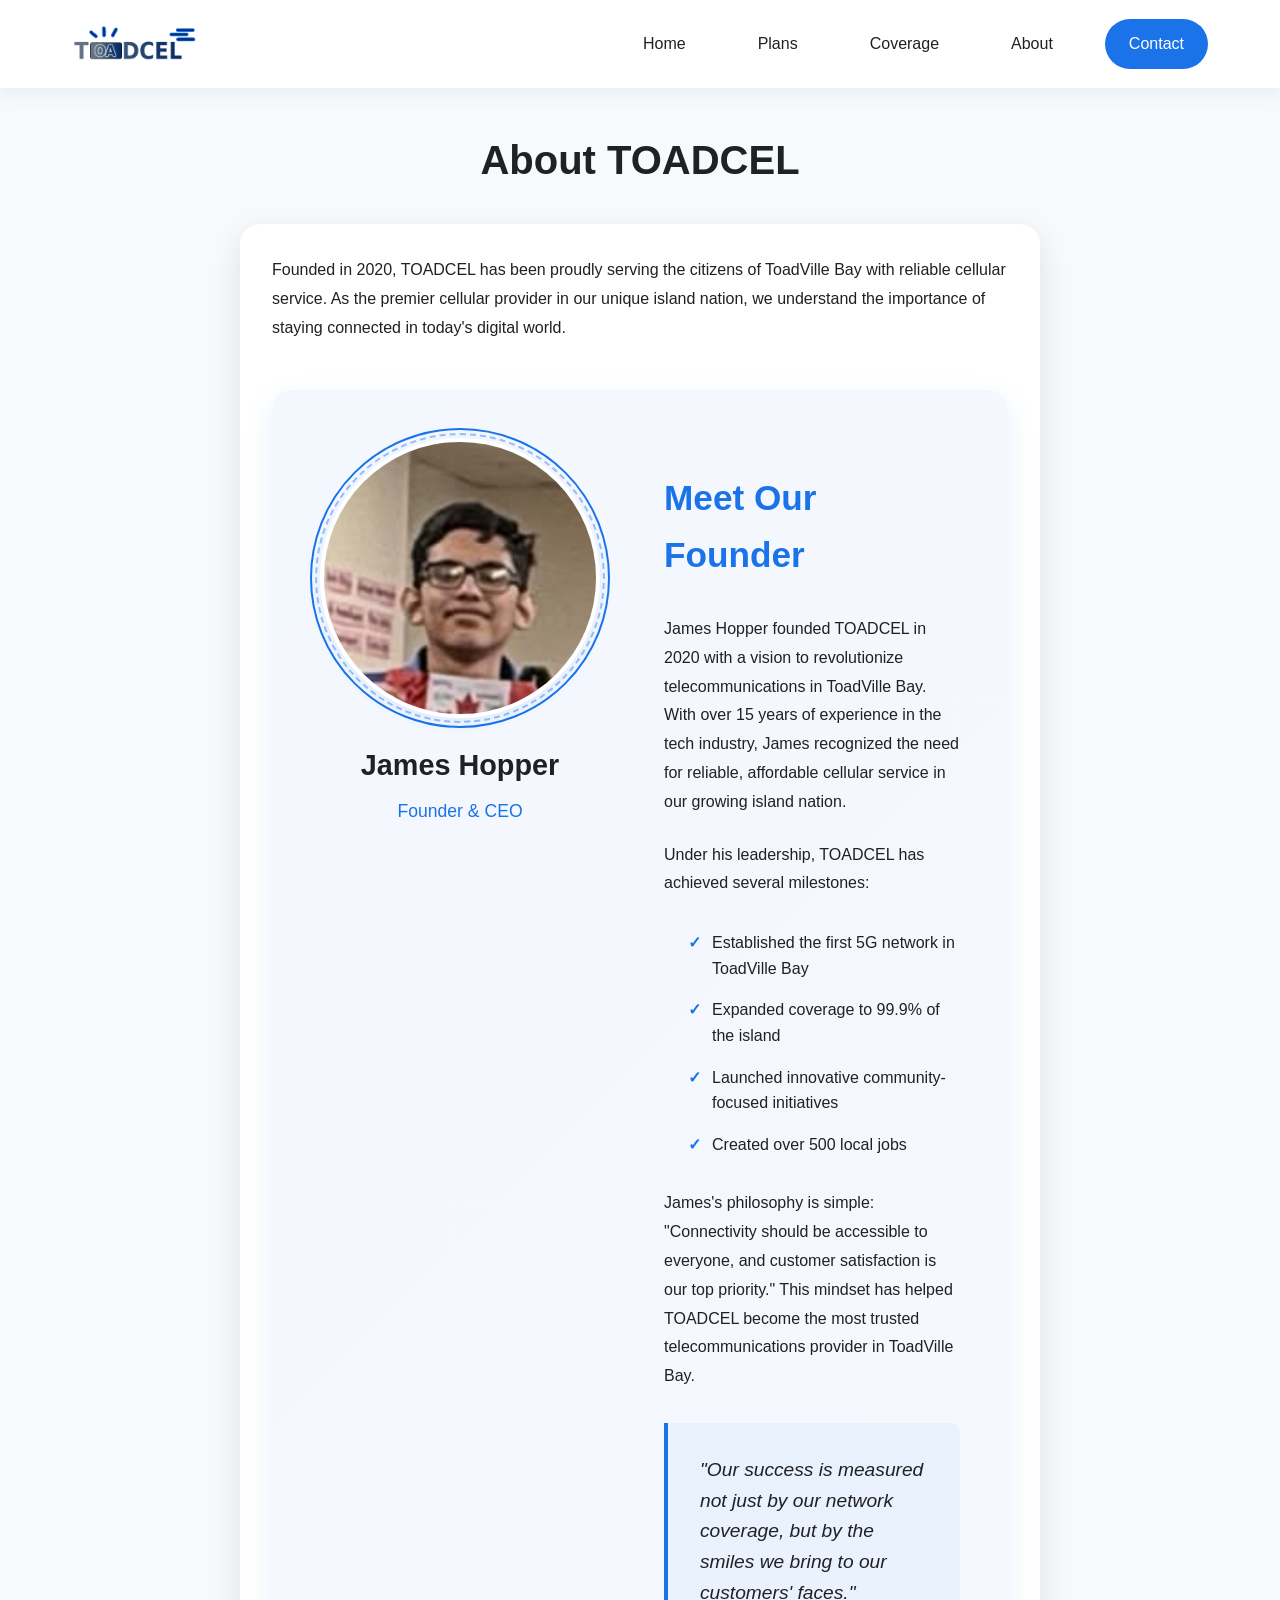
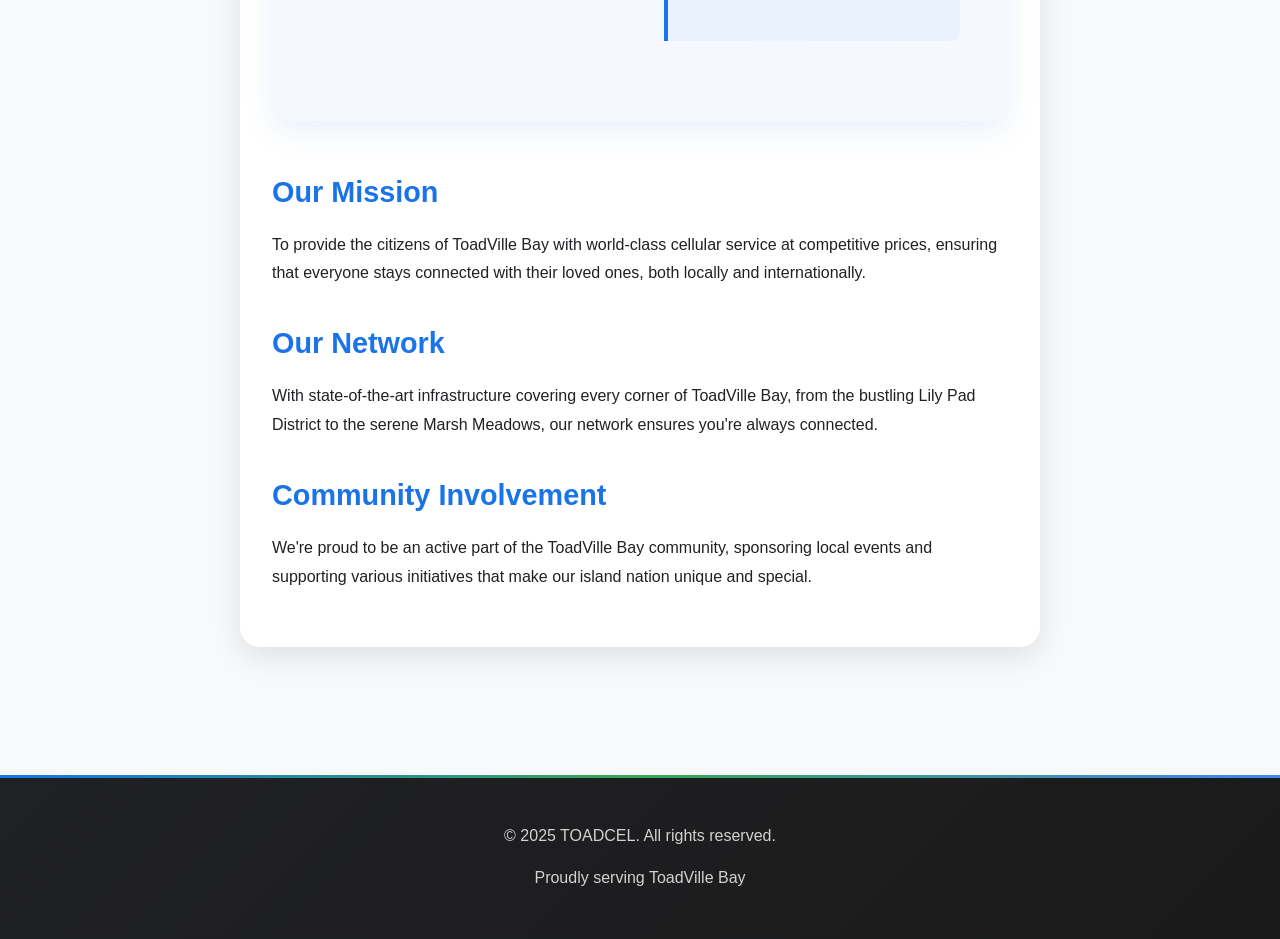
==== about.html @ 5fe19f72 "Add files via upload" ====
<!DOCTYPE html>
<html lang="en">
<head>
    <meta charset="UTF-8">
    <meta name="viewport" content="width=device-width, initial-scale=1.0">
    <title>About Us - TOADCEL</title>
    <link rel="icon" type="image/png" href="images/TOADCELfavicon.png">
    <link rel="stylesheet" href="css/styles.css">
</head>
<body>
    <nav class="navbar">
        <div class="container">
            <div class="logo">
                <img src="images/TOADCEL.png" alt="TOADCEL Logo" class="logo-img">
            </div>
            <button class="menu-toggle" aria-label="Toggle menu">
                <span></span>
                <span></span>
                <span></span>
            </button>
            <ul class="nav-menu">
                <li><a href="index.html">Home</a></li>
                <li><a href="plans.html">Plans</a></li>
                <li><a href="coverage.html">Coverage</a></li>
                <li><a href="about.html">About</a></li>
                <li><a href="contact.html">Contact</a></li>
            </ul>
        </div>
    </nav>
    <script>
        const menuToggle = document.querySelector('.menu-toggle');
        const navMenu = document.querySelector('.nav-menu');
        
        menuToggle.addEventListener('click', () => {
            menuToggle.classList.toggle('active');
            navMenu.classList.toggle('active');
            document.body.classList.toggle('menu-open');
        });

        // Close menu when clicking outside
        document.addEventListener('click', (e) => {
            if (!menuToggle.contains(e.target) && !navMenu.contains(e.target) && navMenu.classList.contains('active')) {
                menuToggle.classList.remove('active');
                navMenu.classList.remove('active');
                document.body.classList.remove('menu-open');
            }
        });
    </script>

    <section class="about container">
        <h1>About TOADCEL</h1>
        <div class="about-content">
            <p>Founded in 2020, TOADCEL has been proudly serving the citizens of ToadVille Bay with reliable cellular service. As the premier cellular provider in our unique island nation, we understand the importance of staying connected in today's digital world.</p>
            
            <div class="founder-section">
                <div class="founder-image">
                    <div class="image-container">
                        <img src="images/founder.jpg" alt="James Hopper - TOADCEL Founder" class="founder-img">
                    </div>
                    <h3 class="founder-name">James Hopper</h3>
                    <p class="founder-title">Founder & CEO</p>
                </div>
                <div class="founder-info">
                    <h2>Meet Our Founder</h2>
                    <div class="founder-bio">
                        <p>James Hopper founded TOADCEL in 2020 with a vision to revolutionize telecommunications in ToadVille Bay. With over 15 years of experience in the tech industry, James recognized the need for reliable, affordable cellular service in our growing island nation.</p>
                        
                        <p>Under his leadership, TOADCEL has achieved several milestones:</p>
                        <ul class="achievements">
                            <li>Established the first 5G network in ToadVille Bay</li>
                            <li>Expanded coverage to 99.9% of the island</li>
                            <li>Launched innovative community-focused initiatives</li>
                            <li>Created over 500 local jobs</li>
                        </ul>
                        
                        <p>James's philosophy is simple: "Connectivity should be accessible to everyone, and customer satisfaction is our top priority." This mindset has helped TOADCEL become the most trusted telecommunications provider in ToadVille Bay.</p>
                        
                        <blockquote class="founder-quote">
                            "Our success is measured not just by our network coverage, but by the smiles we bring to our customers' faces."
                        </blockquote>
                    </div>
                </div>
            </div>
            
            <h2>Our Mission</h2>
            <p>To provide the citizens of ToadVille Bay with world-class cellular service at competitive prices, ensuring that everyone stays connected with their loved ones, both locally and internationally.</p>
            
            <h2>Our Network</h2>
            <p>With state-of-the-art infrastructure covering every corner of ToadVille Bay, from the bustling Lily Pad District to the serene Marsh Meadows, our network ensures you're always connected.</p>
            
            <h2>Community Involvement</h2>
            <p>We're proud to be an active part of the ToadVille Bay community, sponsoring local events and supporting various initiatives that make our island nation unique and special.</p>
        </div>
    </section>

    <footer class="footer">
        <div class="container">
            <p>&copy; 2025 TOADCEL. All rights reserved.</p>
            <p>Proudly serving ToadVille Bay</p>
        </div>
    </footer>
</body>
</html>
---- css/styles.css ----
/* Global Styles */
:root {
    --primary-color: #1a73e8;    /* Main Blue */
    --secondary-color: #4285f4;  /* Light Blue */
    --accent-color: #34a853;     /* Success Green */
    --dark-color: #202124;       /* Dark Gray */
    --light-color: #f8f9fa;      /* Light Gray */
    --white: #ffffff;
    --shadow-color: rgba(26, 115, 232, 0.1);
    --max-width: 1200px;
    --transition: all 0.3s ease-in-out;
}

@import url('https://fonts.googleapis.com/css2?family=Poppins:wght@300;400;500;600;700&display=swap');

* {
    margin: 0;
    padding: 0;
    box-sizing: border-box;
    scroll-behavior: smooth;
}

body {
    font-family: 'Poppins', sans-serif;
    line-height: 1.6;
    background: var(--light-color);
    color: var(--dark-color);
}

/* Custom Scrollbar */
::-webkit-scrollbar {
    width: 10px;
}

::-webkit-scrollbar-track {
    background: var(--light-color);
}

::-webkit-scrollbar-thumb {
    background: var(--primary-color);
    border-radius: 5px;
}

::-webkit-scrollbar-thumb:hover {
    background: var(--secondary-color);
}

.container {
    max-width: var(--max-width);
    margin: 0 auto;
    padding: 0 2rem;
}

/* Navigation */
.navbar {
    background: var(--white);
    color: var(--dark-color);
    padding: 1.2rem 0;
    position: fixed;
    width: 100%;
    top: 0;
    z-index: 1000;
    box-shadow: 0 2px 20px var(--shadow-color);
}

/* Hamburger Menu Button */
.menu-toggle {
    display: none;
    background: none;
    border: none;
    cursor: pointer;
    padding: 0;
    width: 30px;
    height: 24px;
    position: relative;
    z-index: 1001;
}

.menu-toggle span {
    display: block;
    width: 100%;
    height: 2px;
    background-color: var(--primary-color);
    position: absolute;
    left: 0;
    transition: all 0.3s ease;
}

.menu-toggle span:first-child {
    top: 0;
}

.menu-toggle span:nth-child(2) {
    top: 50%;
    transform: translateY(-50%);
}

.menu-toggle span:last-child {
    bottom: 0;
}

.menu-toggle.active span:first-child {
    transform: rotate(45deg);
    top: 50%;
}

.menu-toggle.active span:nth-child(2) {
    opacity: 0;
}

.menu-toggle.active span:last-child {
    transform: rotate(-45deg);
    bottom: 40%;
}

.navbar .container {
    display: flex;
    justify-content: space-between;
    align-items: center;
    max-width: var(--max-width);
    margin: 0 auto;
    padding: 0 2rem;
}

.navbar .logo {
    display: flex;
    align-items: center;
    transition: var(--transition);
}

.navbar .logo-img {
    height: 40px;
    width: auto;
    transition: var(--transition);
}

@keyframes pulse {
    0% {
        transform: scale(1);
        opacity: 1;
    }
    50% {
        transform: scale(1.5);
        opacity: 0.5;
    }
    100% {
        transform: scale(1);
        opacity: 1;
    }
}

.navbar .logo:hover {
    transform: translateY(-2px);
}

.navbar ul {
    display: flex;
    list-style: none;
    gap: 2rem;
    align-items: center;
}

.navbar ul li a {
    color: var(--dark-color);
    text-decoration: none;
    padding: 0.75rem 1.25rem;
    border-radius: 8px;
    font-weight: 500;
    transition: var(--transition);
    position: relative;
    display: inline-flex;
    align-items: center;
}

.navbar ul li a::after {
    content: '';
    position: absolute;
    bottom: -2px;
    left: 0;
    width: 100%;
    height: 2px;
    background: var(--primary-color);
    transform: scaleX(0);
    transform-origin: right;
    transition: transform 0.3s ease;
}

.navbar ul li a:hover {
    color: var(--primary-color);
}

.navbar ul li a:hover::after {
    transform: scaleX(1);
    transform-origin: left;
}

/* Add active state for current page */
.navbar ul li a.active {
    color: var(--primary-color);
    background: var(--light-color);
}

/* Add contact button styling */
.navbar ul li:last-child a {
    background: var(--primary-color);
    color: white;
    padding: 0.75rem 1.5rem;
    border-radius: 25px;
    transition: all 0.3s ease;
}

.navbar ul li:last-child a:hover {
    background: var(--secondary-color);
    transform: translateY(-2px);
    box-shadow: 0 4px 12px var(--shadow-color);
}

.navbar ul li:last-child a::after {
    display: none;
}

/* Features Section */
.features {
    padding: 6rem 0;
    background: linear-gradient(135deg, #fff 0%, var(--light-color) 100%);
}

.features h2 {
    text-align: center;
    font-size: 2.5rem;
    margin-bottom: 3rem;
    color: var(--dark-color);
}

.feature-grid {
    display: grid;
    grid-template-columns: repeat(auto-fit, minmax(300px, 1fr));
    gap: 2rem;
    padding: 2rem 0;
}

.feature-card {
    background: var(--white);
    padding: 2.5rem;
    border-radius: 16px;
    box-shadow: 0 10px 30px var(--shadow-color);
    text-align: center;
    transition: var(--transition);
    position: relative;
    overflow: hidden;
    border: 1px solid rgba(26, 115, 232, 0.1);
}

.feature-card:hover {
    transform: translateY(-10px);
    box-shadow: 0 20px 40px var(--shadow-color);
    border-color: var(--primary-color);
}

.feature-icon {
    width: 90px;
    height: 90px;
    margin: 0 auto 1.5rem;
    background: var(--light-color);
    border-radius: 16px;
    display: flex;
    align-items: center;
    justify-content: center;
    transition: var(--transition);
    position: relative;
}

.feature-icon::after {
    content: '';
    position: absolute;
    top: -2px;
    left: -2px;
    right: -2px;
    bottom: -2px;
    background: linear-gradient(135deg, var(--primary-color), var(--secondary-color));
    border-radius: 18px;
    z-index: -1;
    opacity: 0;
    transition: var(--transition);
}

.feature-card:hover .feature-icon {
    background: var(--white);
    transform: scale(1.1);
}

.feature-card:hover .feature-icon::after {
    opacity: 1;
}

.feature-icon img {
    width: 40px;
    height: 40px;
}

.feature-card h3 {
    color: var(--primary-color);
    margin-bottom: 1rem;
    font-size: 1.5rem;
}

.feature-list {
    list-style: none;
    padding: 0;
    margin-top: 1.5rem;
    text-align: left;
}

.feature-list li {
    padding: 0.5rem 0;
    padding-left: 1.5rem;
    position: relative;
}

.feature-list li::before {
    content: '→';
    position: absolute;
    left: 0;
    color: var(--primary-color);
}

/* Stats Section */
.stats {
    padding: 6rem 0;
    background: linear-gradient(135deg, var(--light-color) 0%, #fff 100%);
    text-align: center;
}

.stats h2 {
    font-size: 2.5rem;
    margin-bottom: 1.5rem;
    color: var(--dark-color);
}

.stats p {
    font-size: 1.2rem;
    color: var(--dark-color);
    margin-bottom: 3rem;
    max-width: 800px;
    margin-left: auto;
    margin-right: auto;
}

.stats-grid {
    display: grid;
    grid-template-columns: repeat(3, 1fr);
    gap: 2rem;
    max-width: 1000px;
    margin: 0 auto;
    padding: 0 1rem;
}

.coverage-map {
    position: relative;
    border-radius: 0;
    overflow: hidden;
    cursor: grab;
    height: 60vh;
    min-height: 500px;
    background: #f8f9fa;
    width: 100%;
    filter: contrast(1.1);
    user-select: none;
    -webkit-user-select: none;
    touch-action: none;
    -webkit-touch-callout: none;
    -webkit-tap-highlight-color: transparent;
}

.coverage-map:active {
    cursor: grabbing;
}

.coverage-info {
    position: absolute;
    top: 0;
    left: 0;
    right: 0;
    background: rgba(0, 0, 0, 0.85);
    color: white;
    padding: 15px;
    text-align: center;
    font-weight: 500;
    font-size: 1.1rem;
    transform: translateY(-100%);
    transition: transform 0.3s ease;
    z-index: 1000;
    pointer-events: none;
    opacity: 0;
}

.coverage-info.active {
    transform: translateY(0);
    opacity: 1;
}

.coverage-info.active {
    transform: translateY(0);
}

.coverage-img {
    width: 100%;
    height: 100%;
    object-fit: contain;
    transition: transform 0.2s ease-out;
    transform-origin: center center;
}

/* Custom overlay for different coverage types */
.coverage-map::after {
    content: '';
    position: absolute;
    top: 0;
    left: 0;
    right: 0;
    bottom: 0;
    background: 
        repeating-conic-gradient(
            from 0deg,
            transparent 0deg 60deg,
            rgba(52, 168, 83, 0.05) 60deg 120deg,
            rgba(66, 133, 244, 0.05) 120deg 180deg,
            rgba(251, 188, 5, 0.05) 180deg 240deg,
            rgba(147, 52, 230, 0.05) 240deg 300deg,
            transparent 300deg 360deg
        );
    background-size: 20px 20px;
    opacity: 0;
    transition: opacity 0.3s ease;
    pointer-events: none;
    z-index: 2;
}

.coverage-map.zoomed::after {
    opacity: 1;
}

.coverage-map:active {
    cursor: grabbing;
}

.coverage-img {
    width: 100%;
    height: 100%;
    object-fit: contain;
    display: block;
    position: relative;
    z-index: 1;
    transition: transform 0.2s ease-out;
    transform-origin: center center;
    image-rendering: pixelated; /* Makes pixels crisp when zoomed */
    mix-blend-mode: multiply; /* Allows colors to blend */
}

/* Coverage color overlays */
.coverage-map::before {
    content: '';
    position: absolute;
    top: 0;
    left: 0;
    right: 0;
    bottom: 0;
    background-image: 
        radial-gradient(circle at 50% 20%, rgba(52, 168, 83, 0.3), transparent 25%), /* 5G - Green */
        radial-gradient(circle at 30% 50%, rgba(66, 133, 244, 0.3), transparent 30%), /* 4G - Blue */
        radial-gradient(circle at 70% 60%, rgba(251, 188, 5, 0.3), transparent 25%), /* 3G - Orange */
        radial-gradient(circle at 50% 80%, rgba(147, 52, 230, 0.3), transparent 20%); /* 2G/1G - Purple */
    z-index: 2;
    pointer-events: none;
    opacity: 0;
    transition: opacity 0.3s ease;
}

.coverage-map.zoomed::before {
    opacity: 1;
}

/* Map Controls */
.map-controls {
    position: absolute;
    top: 30px;
    right: 30px;
    z-index: 10;
    display: flex;
    flex-direction: column;
    gap: 15px;
}

.zoom-btn {
    width: 50px;
    height: 50px;
    border: none;
    border-radius: 50%;
    background: white;
    color: var(--primary-color);
    font-size: 24px;
    cursor: pointer;
    display: flex;
    align-items: center;
    justify-content: center;
    box-shadow: 0 4px 15px rgba(0, 0, 0, 0.15);
    transition: var(--transition);
}

.zoom-btn:hover {
    background: var(--primary-color);
    color: white;
    transform: scale(1.1);
}

/* Coverage Legend */
.coverage-legend {
    position: absolute;
    bottom: 30px;
    left: 30px;
    background: white;
    padding: 20px 25px;
    border-radius: 15px;
    box-shadow: 0 4px 20px rgba(0, 0, 0, 0.15);
    z-index: 10;
    min-width: 200px;
}

.coverage-legend h4 {
    margin-bottom: 10px;
    color: var(--dark-color);
    font-size: 0.9rem;
    font-weight: 600;
}

.legend-item {
    display: flex;
    align-items: center;
    gap: 8px;
    margin-bottom: 8px;
    font-size: 0.85rem;
}

.legend-color {
    width: 16px;
    height: 16px;
    border-radius: 4px;
    display: inline-block;
}

.no-coverage {
    background: transparent;
    border: 2px dashed #ccc;
}

/* Add hover effect to map container */
.coverage-map-container:hover {
    box-shadow: 0 20px 50px var(--shadow-color);
}

/* Responsive adjustments */
@media (max-width: 768px) {
    .coverage-map {
        height: 60vh;
        min-height: 400px;
    }

    .coverage-legend {
        position: absolute;
        bottom: 20px;
        left: 20px;
        width: calc(100% - 40px);
        max-width: none;
        background: rgba(255, 255, 255, 0.95);
    }

    .legend-item {
        font-size: 0.9rem;
        display: inline-block;
        margin-right: 15px;
    }

    .map-controls {
        top: 20px;
        right: 20px;
    }

    .zoom-btn {
        width: 40px;
        height: 40px;
        font-size: 20px;
    }

    .coverage h2 {
        font-size: 2rem;
        margin-bottom: 1.5rem;
    }

    .coverage-stats {
        grid-template-columns: 1fr;
        gap: 1.5rem;
        padding: 0 1rem;
    }
}

/* Update coverage content layout */
.coverage-content {
    display: grid;
    grid-template-columns: 1.2fr 1fr;
    gap: 4rem;
    align-items: center;
    padding: 2rem;
}

/* Add some animation to stats */
.stat {
    transform: translateY(20px);
    opacity: 0;
    animation: fadeInUp 0.5s ease-out forwards;
}

.stat:nth-child(2) {
    animation-delay: 0.2s;
}

.stat:nth-child(3) {
    animation-delay: 0.4s;
}

@keyframes fadeInUp {
    from {
        opacity: 0;
        transform: translateY(20px);
    }
    to {
        opacity: 1;
        transform: translateY(0);
    }
}

@media (max-width: 768px) {
    .coverage-content {
        grid-template-columns: 1fr;
        padding: 1rem;
    }
    
    .coverage-map {
        margin: 0 auto;
        max-width: 500px;
    }
}

.coverage-info h3 {
    color: var(--primary-color);
    font-size: 2rem;
    margin-bottom: 1rem;
}

.stat {
    text-align: center;
    padding: 2rem;
    background: white;
    border-radius: 20px;
    box-shadow: 0 5px 20px rgba(0,0,0,0.1);
    transition: var(--transition);
}

.stat:hover {
    transform: translateY(-5px);
    box-shadow: 0 10px 30px rgba(0,0,0,0.15);
}

.stat-number {
    display: block;
    font-size: 2.5rem;
    font-weight: bold;
    color: var(--primary-color);
    margin-bottom: 0.5rem;
}

.stat-label {
    font-size: 1rem;
    color: var(--dark-color);
    font-weight: 500;
}

@media (max-width: 768px) {
    .stats-grid {
        grid-template-columns: 1fr;
        max-width: 400px;
    }

    .stats h2 {
        font-size: 2rem;
    }

    .stats p {
        font-size: 1.1rem;
        padding: 0 1rem;
    }
}

/* Testimonials Section */
.testimonials {
    padding: 6rem 0;
    background: linear-gradient(135deg, #fff 0%, var(--light-color) 100%);
}

.testimonials h2 {
    text-align: center;
    font-size: 2.5rem;
    margin-bottom: 3rem;
}

.testimonial-card {
    background: white;
    padding: 2rem;
    border-radius: 20px;
    box-shadow: 0 10px 30px rgba(0,0,0,0.1);
    margin: 1rem;
    transition: var(--transition);
}

.testimonial-card:hover {
    transform: translateY(-5px);
}

.testimonial-content p {
    font-style: italic;
    margin-bottom: 1.5rem;
    font-size: 1.1rem;
    line-height: 1.8;
}

.testimonial-author {
    display: flex;
    align-items: center;
    gap: 1rem;
}

.testimonial-author img {
    width: 60px;
    height: 60px;
    border-radius: 50%;
    object-fit: cover;
}

.author-info h4 {
    color: var(--primary-color);
    margin-bottom: 0.25rem;
}

.author-info span {
    font-size: 0.9rem;
    color: var(--dark-color);
}

/* CTA Section */
.cta {
    padding: 6rem 0;
    background: linear-gradient(135deg, var(--primary-color) 0%, var(--secondary-color) 100%);
    color: white;
    text-align: center;
    position: relative;
    overflow: hidden;
}

.cta::before {
    content: '';
    position: absolute;
    top: 0;
    left: 0;
    right: 0;
    bottom: 0;
    background: url('data:image/svg+xml,<svg xmlns="http://www.w3.org/2000/svg" width="100" height="100" viewBox="0 0 100 100"><circle cx="50" cy="50" r="2" fill="rgba(255,255,255,0.2)"/></svg>');
    opacity: 0.5;
}

.cta::after {
    content: '';
    position: absolute;
    top: 50%;
    left: 50%;
    width: 200%;
    height: 200%;
    background: radial-gradient(circle at center, rgba(255,255,255,0.1) 0%, transparent 60%);
    transform: translate(-50%, -50%);
    animation: pulse-subtle 4s infinite ease-in-out;
}

@keyframes pulse-subtle {
    0% { opacity: 0.3; }
    50% { opacity: 0.6; }
    100% { opacity: 0.3; }
}

.cta h2 {
    font-size: 2.5rem;
    margin-bottom: 1.5rem;
}

.cta p {
    font-size: 1.2rem;
    margin-bottom: 2rem;
    opacity: 0.9;
}

.app-buttons {
    display: flex;
    justify-content: center;
    gap: 2rem;
    margin-top: 2rem;
}

.app-button {
    transition: var(--transition);
}

.app-button:hover {
    transform: scale(1.05);
}

.app-button img {
    height: 50px;
    border-radius: 8px;
}

/* Hero Section */
.hero {
    background: linear-gradient(135deg, rgba(26, 115, 232, 0.95), rgba(66, 133, 244, 0.85)), url('../images/hero-bg.jpg');
    background-size: cover;
    background-position: center;
    height: 100vh;
    color: white;
    display: flex;
    align-items: center;
    text-align: center;
    position: relative;
    overflow: hidden;
    margin-top: -80px; /* Compensate for fixed navbar */
    padding-top: 80px;
}

.hero::before {
    content: '';
    position: absolute;
    top: 0;
    left: 0;
    width: 100%;
    height: 100%;
    background: radial-gradient(circle at center, rgba(255, 255, 255, 0.1) 0%, transparent 70%);
    animation: pulse-bg 4s infinite ease-in-out;
}

@keyframes pulse-bg {
    0% {
        opacity: 0.5;
    }
    50% {
        opacity: 1;
    }
    100% {
        opacity: 0.5;
    }
}

@keyframes shimmer {
    0% {
        transform: translateX(-100%) rotate(45deg);
    }
    100% {
        transform: translateX(100%) rotate(45deg);
    }
}

.hero-content {
    width: 100%;
    padding-top: 60px;
    position: relative;
    z-index: 1;
}

.hero h1 {
    font-size: 4rem;
    margin-bottom: 1.5rem;
    text-shadow: 2px 2px 4px rgba(0, 0, 0, 0.3);
    animation: fadeInUp 1s ease-out;
}

.hero p {
    font-size: 1.5rem;
    margin-bottom: 2rem;
    animation: fadeInUp 1s ease-out 0.3s backwards;
}

@keyframes fadeInUp {
    from {
        opacity: 0;
        transform: translateY(20px);
    }
    to {
        opacity: 1;
        transform: translateY(0);
    }
}

/* Plans/Pricing */
.plans {
    padding: 6rem 0;
    background: linear-gradient(135deg, var(--light-color) 0%, #fff 100%);
}

.plans h1 {
    text-align: center;
    font-size: 2.5rem;
    margin-bottom: 3rem;
    color: var(--dark-color);
}

.plan-cards {
    display: grid;
    grid-template-columns: repeat(auto-fit, minmax(300px, 1fr));
    gap: 2rem;
    padding: 2rem 0;
}

.plan-card {
    background: white;
    padding: 3rem 2rem;
    border-radius: 20px;
    box-shadow: 0 10px 30px rgba(0,0,0,0.1);
    text-align: center;
    transition: var(--transition);
    position: relative;
    overflow: hidden;
}

.plan-card::before {
    content: '';
    position: absolute;
    top: 0;
    left: 0;
    width: 100%;
    height: 5px;
    background: linear-gradient(90deg, var(--primary-color), var(--secondary-color));
    transform: scaleX(0);
    transition: var(--transition);
}

.plan-card:hover {
    transform: translateY(-10px);
}

.plan-card:hover::before {
    transform: scaleX(1);
}

.plan-card h3 {
    font-size: 1.5rem;
    color: var(--dark-color);
    margin-bottom: 1rem;
}

.price {
    font-size: 3rem;
    font-weight: 700;
    color: var(--primary-color);
    margin: 1.5rem 0;
    text-shadow: 2px 2px 4px rgba(0,0,0,0.1);
}

.plan-card ul {
    list-style: none;
    padding: 0;
    margin: 2rem 0;
}

.plan-card ul li {
    padding: 0.5rem 0;
    border-bottom: 1px solid rgba(0,0,0,0.1);
    color: var(--dark-color);
}

/* Coverage Page Styles */
.coverage-lookup {
    padding: 8rem 0 4rem;
    background: linear-gradient(135deg, var(--light-color) 0%, #fff 100%);
}

.coverage-lookup h1 {
    text-align: center;
    font-size: 2.5rem;
    margin-bottom: 1rem;
    color: var(--dark-color);
}

.coverage-lookup > .container > p {
    text-align: center;
    max-width: 600px;
    margin: 0 auto 3rem;
    color: var(--dark-color);
    font-size: 1.1rem;
}

.coverage-selector {
    max-width: 500px;
    margin: 0 auto 3rem;
}

.province-dropdown {
    width: 100%;
    padding: 1rem;
    font-size: 1.1rem;
    border: 2px solid var(--primary-color);
    border-radius: 10px;
    background: white;
    color: var(--dark-color);
    cursor: pointer;
    transition: var(--transition);
}

.province-dropdown:hover {
    border-color: var(--secondary-color);
}

.province-dropdown:focus {
    outline: none;
    box-shadow: 0 0 0 3px rgba(26, 115, 232, 0.2);
}

.coverage-results {
    max-width: 1000px;
    margin: 0 auto;
    padding: 2rem;
    background: white;
    border-radius: 20px;
    box-shadow: 0 10px 30px rgba(0,0,0,0.1);
}

.province-info {
    text-align: center;
    margin-bottom: 3rem;
}

.province-info h2 {
    color: var(--primary-color);
    margin-bottom: 1rem;
    font-size: 2rem;
}

.province-info p {
    color: var(--dark-color);
    font-size: 1.1rem;
}

.cities-list {
    margin-top: 2rem;
}

.cities-list h3 {
    text-align: center;
    margin-bottom: 2rem;
    color: var(--dark-color);
}

.cities-grid {
    display: grid;
    grid-template-columns: repeat(auto-fit, minmax(250px, 1fr));
    gap: 1.5rem;
}

.city-card {
    padding: 1.5rem;
    border-radius: 15px;
    text-align: center;
    transition: var(--transition);
    position: relative;
    overflow: hidden;
}

.city-card::before {
    content: '';
    position: absolute;
    top: 0;
    left: 0;
    right: 0;
    height: 4px;
    background: currentColor;
}

.city-card h4 {
    margin-bottom: 0.5rem;
    color: var(--dark-color);
    font-size: 1.2rem;
}

.coverage-type {
    font-size: 0.9rem;
    font-weight: 500;
}

.coverage-5g {
    background: rgba(52, 168, 83, 0.1);
    color: #34a853;
}

.coverage-4g-lte {
    background: rgba(66, 133, 244, 0.1);
    color: #4285f4;
}

.coverage-3g {
    background: rgba(251, 188, 5, 0.1);
    color: #fbbc05;
}

.coverage-2g {
    background: rgba(147, 52, 230, 0.1);
    color: #9334e6;
}

.coverage-3g-2g {
    background: linear-gradient(135deg, rgba(251, 188, 5, 0.1), rgba(147, 52, 230, 0.1));
    color: #fbbc05;
}

.city-card:hover {
    transform: translateY(-5px);
}

.coverage-legend {
    margin-top: 4rem;
    text-align: center;
}

.coverage-legend h3 {
    margin-bottom: 1.5rem;
    color: var(--dark-color);
}

.legend-items {
    display: flex;
    justify-content: center;
    flex-wrap: wrap;
    gap: 2rem;
}

.legend-item {
    display: flex;
    align-items: center;
    gap: 0.5rem;
}

.coverage-dot {
    width: 12px;
    height: 12px;
    border-radius: 50%;
    display: inline-block;
}

.coverage-dot.five-g { background: #34a853; }
.coverage-dot.four-g { background: #4285f4; }
.coverage-dot.three-g { background: #fbbc05; }
.coverage-dot.two-g { background: #9334e6; }

@media (max-width: 768px) {
    .coverage-lookup h1 {
        font-size: 2rem;
    }

    .coverage-results {
        padding: 1.5rem;
    }

    .legend-items {
        flex-direction: column;
        align-items: center;
        gap: 1rem;
    }

    .cities-grid {
        grid-template-columns: 1fr;
    }
}

/* Footer */
.footer {
    background: linear-gradient(135deg, var(--dark-color) 0%, #1a1a1a 100%);
    color: white;
    padding: 3rem 0;
    margin-top: 4rem;
    position: relative;
    overflow: hidden;
}

.footer::before {
    content: '';
    position: absolute;
    top: 0;
    left: 0;
    width: 100%;
    height: 3px;
    background: linear-gradient(90deg, var(--primary-color), var(--accent-color), var(--secondary-color));
}

.footer .container {
    display: flex;
    flex-direction: column;
    align-items: center;
    gap: 1rem;
}

.footer p {
    text-align: center;
    opacity: 0.8;
    transition: var(--transition);
}

.footer p:hover {
    opacity: 1;
    transform: scale(1.05);
}

/* About Page Styles */
.about {
    padding: 8rem 0 4rem;
}

.about h1 {
    font-size: 2.5rem;
    margin-bottom: 2rem;
    text-align: center;
    color: var(--dark-color);
}

.about-content {
    max-width: 800px;
    margin: 0 auto;
    padding: 2rem;
    background: white;
    border-radius: 20px;
    box-shadow: 0 10px 30px rgba(0,0,0,0.1);
    transform: translateY(20px);
    animation: slideUp 0.6s ease-out forwards;
}

.about-content h2 {
    color: var(--primary-color);
    margin: 2rem 0 1rem;
    font-size: 1.8rem;
}

.about-content p {
    margin-bottom: 1.5rem;
    line-height: 1.8;
}

.founder-section {
    display: grid;
    grid-template-columns: 1fr 2fr;
    gap: 4rem;
    margin: 3rem 0;
    padding: 3rem;
    background: linear-gradient(135deg, rgba(26, 115, 232, 0.05) 0%, rgba(66, 133, 244, 0.05) 100%);
    border-radius: 20px;
    box-shadow: 0 10px 30px var(--shadow-color);
}

.founder-image {
    display: flex;
    flex-direction: column;
    align-items: center;
    text-align: center;
}

.image-container {
    position: relative;
    width: 280px;
    height: 280px;
    margin-bottom: 1.5rem;
}

.image-container::before {
    content: '';
    position: absolute;
    top: -10px;
    left: -10px;
    right: -10px;
    bottom: -10px;
    border: 2px solid var(--primary-color);
    border-radius: 50%;
    animation: rotate 20s linear infinite;
}

@keyframes rotate {
    from {
        transform: rotate(0deg);
    }
    to {
        transform: rotate(360deg);
    }
}

.image-container::after {
    content: '';
    position: absolute;
    top: -5px;
    left: -5px;
    right: -5px;
    bottom: -5px;
    border: 2px dashed var(--secondary-color);
    border-radius: 50%;
    opacity: 0.5;
}

.founder-img {
    width: 100%;
    height: 100%;
    border-radius: 50%;
    object-fit: cover;
    position: relative;
    z-index: 2;
    transition: var(--transition);
    border: 4px solid var(--white);
    box-shadow: 0 5px 15px var(--shadow-color);
}

.founder-img:hover {
    transform: scale(1.05);
}

.founder-name {
    font-size: 1.8rem;
    color: var(--dark-color);
    margin-bottom: 0.5rem;
}

.founder-title {
    font-size: 1.1rem;
    color: var(--primary-color);
    font-weight: 500;
    margin-bottom: 1.5rem;
}

.founder-info {
    display: flex;
    flex-direction: column;
    justify-content: center;
}

.founder-info h2 {
    color: var(--primary-color);
    margin-bottom: 2rem;
    font-size: 2.2rem;
}

.founder-bio p {
    margin-bottom: 1.5rem;
    line-height: 1.8;
    color: var(--dark-color);
}

.achievements {
    list-style: none;
    margin: 1.5rem 0;
    padding-left: 1.5rem;
}

.achievements li {
    position: relative;
    padding: 0.5rem 0;
    padding-left: 1.5rem;
}

.achievements li::before {
    content: '✓';
    position: absolute;
    left: 0;
    color: var(--primary-color);
    font-weight: bold;
}

.founder-quote {
    margin: 2rem 0;
    padding: 2rem;
    background: rgba(26, 115, 232, 0.05);
    border-left: 4px solid var(--primary-color);
    font-style: italic;
    font-size: 1.2rem;
    color: var(--dark-color);
    border-radius: 0 10px 10px 0;
}

@media (max-width: 768px) {
    .founder-section {
        grid-template-columns: 1fr;
        gap: 3rem;
        padding: 2rem;
    }

    .image-container {
        width: 220px;
        height: 220px;
    }

    .founder-info h2 {
        text-align: center;
        font-size: 2rem;
    }

    .founder-quote {
        margin: 1.5rem 0;
        padding: 1.5rem;
        font-size: 1.1rem;
    }
}

/* Contact Page Styles */
.contact {
    padding: 8rem 0 4rem;
}

.contact h1 {
    font-size: 2.5rem;
    margin-bottom: 3rem;
    text-align: center;
    color: var(--dark-color);
}

.contact-info {
    display: grid;
    grid-template-columns: repeat(auto-fit, minmax(300px, 1fr));
    gap: 3rem;
    padding: 2rem;
}

.headquarters, .store-locations {
    background: white;
    padding: 2rem;
    border-radius: 20px;
    box-shadow: 0 10px 30px rgba(0,0,0,0.1);
    transition: var(--transition);
}

.headquarters:hover, .store-locations:hover {
    transform: translateY(-5px);
}

.headquarters h2, .store-locations h2 {
    color: var(--primary-color);
    margin-bottom: 1.5rem;
    font-size: 1.8rem;
}

.location {
    margin: 2rem 0;
    padding: 1rem;
    border-left: 3px solid var(--primary-color);
    background: var(--light-color);
    border-radius: 0 10px 10px 0;
    transition: var(--transition);
}

.location:hover {
    transform: translateX(10px);
    background: linear-gradient(90deg, var(--light-color), white);
}

.location h3 {
    color: var(--dark-color);
    margin-bottom: 0.5rem;
}

/* Animations */
@keyframes slideUp {
    from {
        opacity: 0;
        transform: translateY(20px);
    }
    to {
        opacity: 1;
        transform: translateY(0);
    }
}

/* Responsive Design */
/* Prevent scrolling when menu is open */
body.menu-open {
    overflow: hidden;
}

@media (max-width: 768px) {
    .navbar .container {
        flex-direction: row;
        justify-content: space-between;
        align-items: center;
        padding: 0 2rem;
    }
    
    .menu-toggle {
        display: block;
    }
    
    .nav-menu {
        position: fixed;
        top: 0;
        right: -100%;
        width: 80%;
        max-width: 400px;
        height: 100vh;
        background: var(--white);
        padding: 80px 2rem 2rem;
        flex-direction: column;
        gap: 2rem;
        transition: 0.3s ease-in-out;
        box-shadow: -5px 0 30px rgba(0, 0, 0, 0.1);
        z-index: 1000;
    }
    
    .nav-menu.active {
        right: 0;
    }
    
    .nav-menu li {
        width: 100%;
    }
    
    .nav-menu li a {
        display: block;
        width: 100%;
        padding: 1rem;
        text-align: left;
        border-radius: 8px;
        font-size: 1.1rem;
    }
    
    /* Overlay when menu is open */
    .nav-menu::before {
        content: '';
        position: fixed;
        top: 0;
        left: 0;
        width: 100%;
        height: 100%;
        background: rgba(0, 0, 0, 0.5);
        opacity: 0;
        visibility: hidden;
        transition: 0.3s ease-in-out;
        z-index: -1;
    }
    
    .nav-menu.active::before {
        opacity: 1;
        visibility: visible;
    }
    
    .hero {
        height: 80vh;
    }
    
    .hero h1 {
        font-size: 2.5rem;
    }
    
    .hero p {
        font-size: 1.2rem;
    }
    
    .feature-grid, .plan-cards {
        grid-template-columns: 1fr;
        padding: 1rem;
    }
    
    .feature-card, .plan-card {
        padding: 2rem 1.5rem;
    }
    
    .coverage-content {
        grid-template-columns: 1fr;
        gap: 2rem;
    }
    
    .coverage-stats {
        grid-template-columns: 1fr;
        gap: 1rem;
    }
    
    .stat {
        padding: 1rem;
    }
    
    .price {
        font-size: 2.5rem;
    }
    
    .about-content, .contact-info {
        padding: 1rem;
    }
    
    .location {
        margin: 1rem 0;
    }
    
    .app-buttons {
        flex-direction: column;
        align-items: center;
        gap: 1rem;
    }
    
    .testimonial-card {
        margin: 1rem 0;
    }
    
    section {
        padding: 4rem 0;
    }
    
    h2 {
        font-size: 2rem !important;
        margin-bottom: 2rem !important;
    }
}

@media (max-width: 480px) {
    .navbar ul li a {
        padding: 0.5rem 1rem;
    }
    
    .hero h1 {
        font-size: 2rem;
    }
    
    .hero p {
        font-size: 1rem;
    }
    
    .about h1, .contact h1, .plans h1 {
        font-size: 2rem;
    }
    
    .headquarters, .store-locations {
        padding: 1.5rem;
    }
}
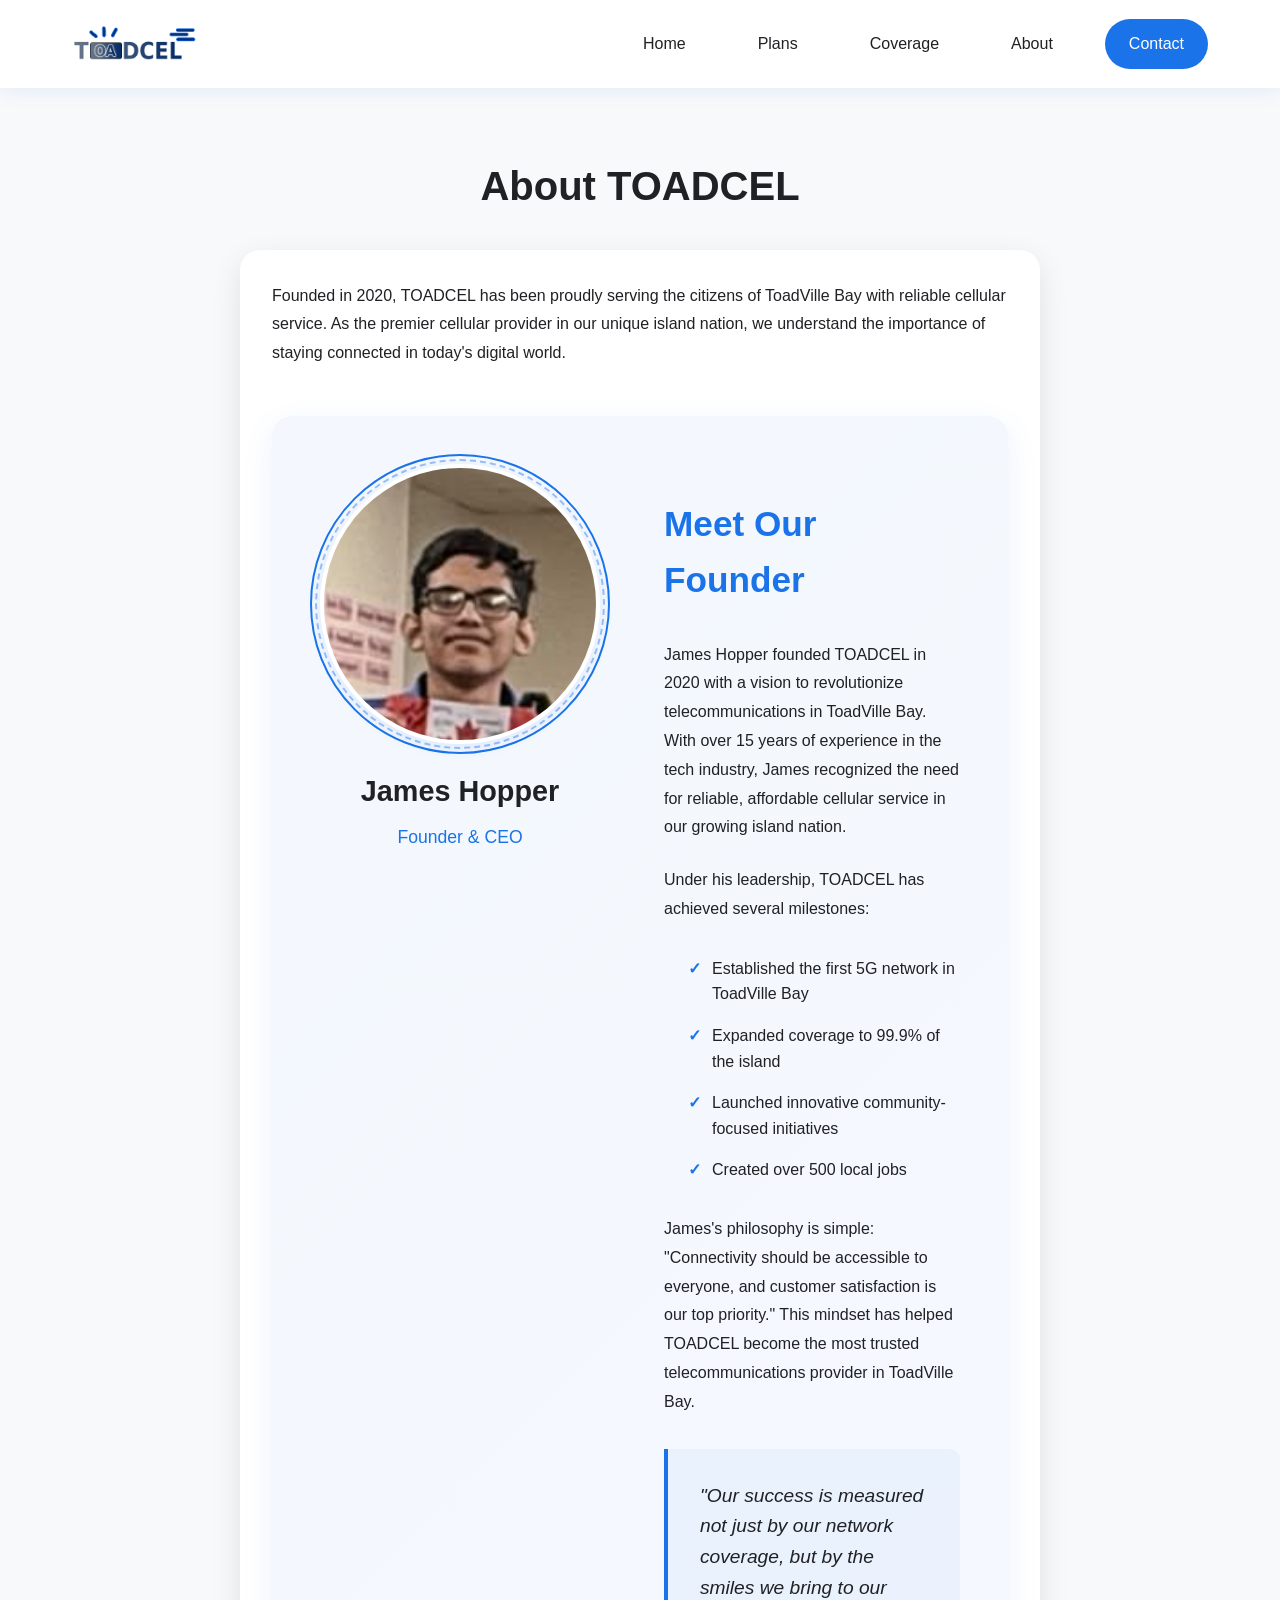
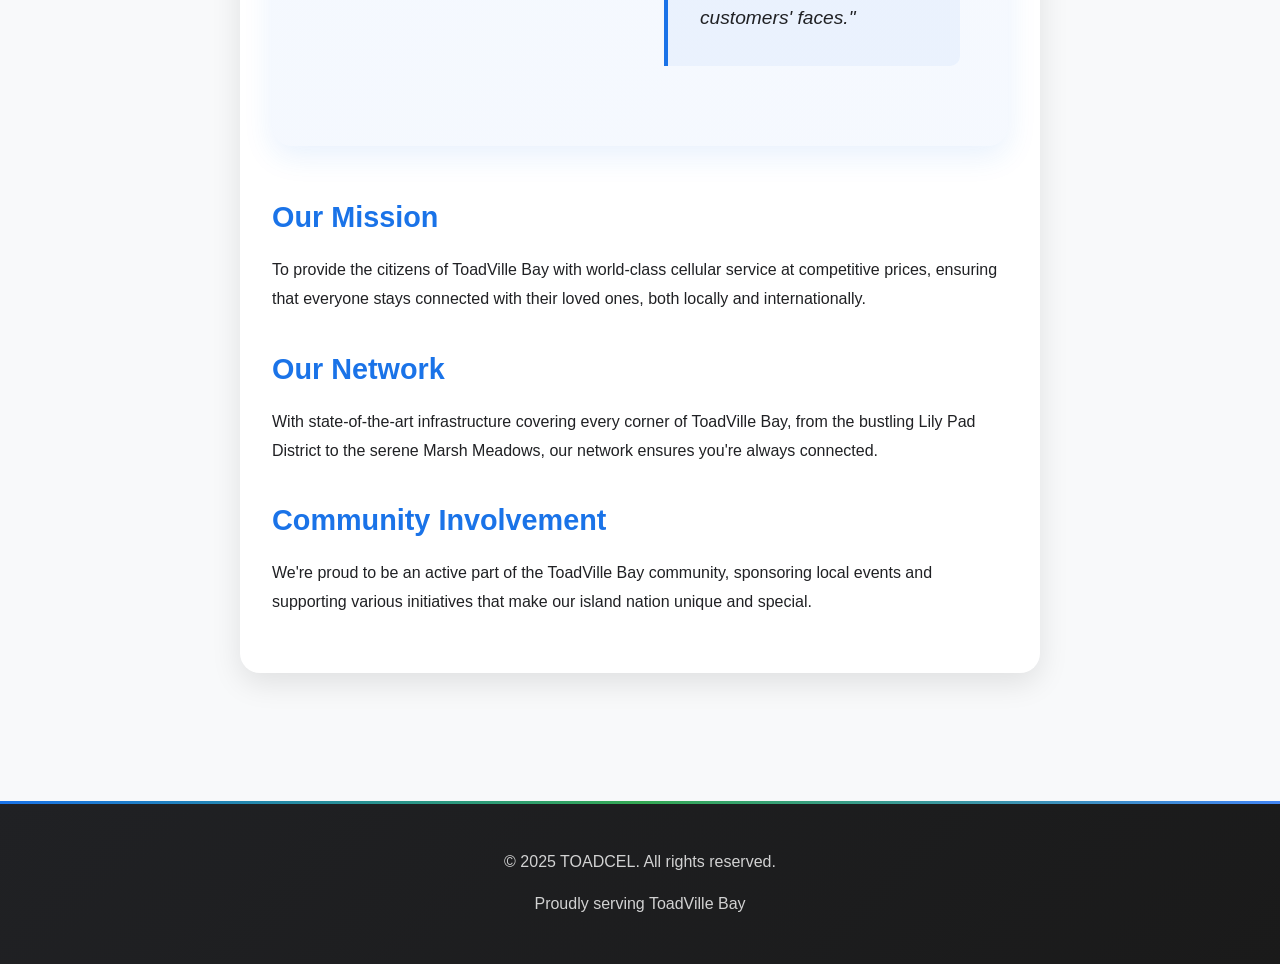
==== commit 96f277d5: "Add files via upload" ====
--- a/about.html
+++ b/about.html
@@ -1,4 +1,19 @@
-<!DOCTYPE html>
+<!D    <meta charset="UTF-8">
+    <meta name="viewport" content="width=device-width, initial-scale=1.0">
+    <title>About - TOADCEL</title>
+    <!-- OpenGraph Meta Tags -->
+    <meta property="og:title" content="About TOADCEL - Our Story">
+    <meta property="og:description" content="Learn about TOADCEL's journey to become ToadVille Bay's leading cellular provider. Discover our mission, values, and commitment to connectivity.">
+    <meta property="og:image" content="https://toadcel.toadvillebay.com/images/TOADCEL.png">
+    <meta property="og:url" content="https://toadcel.toadvillebay.com/about.html">
+    <meta property="og:type" content="website">
+    <!-- Twitter Card Meta Tags -->
+    <meta name="twitter:card" content="summary_large_image">
+    <meta name="twitter:title" content="About TOADCEL - Our Story">
+    <meta name="twitter:description" content="Learn about TOADCEL's journey to become ToadVille Bay's leading cellular provider. Discover our mission, values, and commitment to connectivity.">
+    <meta name="twitter:image" content="https://toadcel.toadvillebay.com/images/TOADCEL.png">
+    <link rel="icon" type="image/png" href="images/TOADCELfavicon.png">
+    <link rel="stylesheet" href="css/styles.css">E html>
 <html lang="en">
 <head>
     <meta charset="UTF-8">
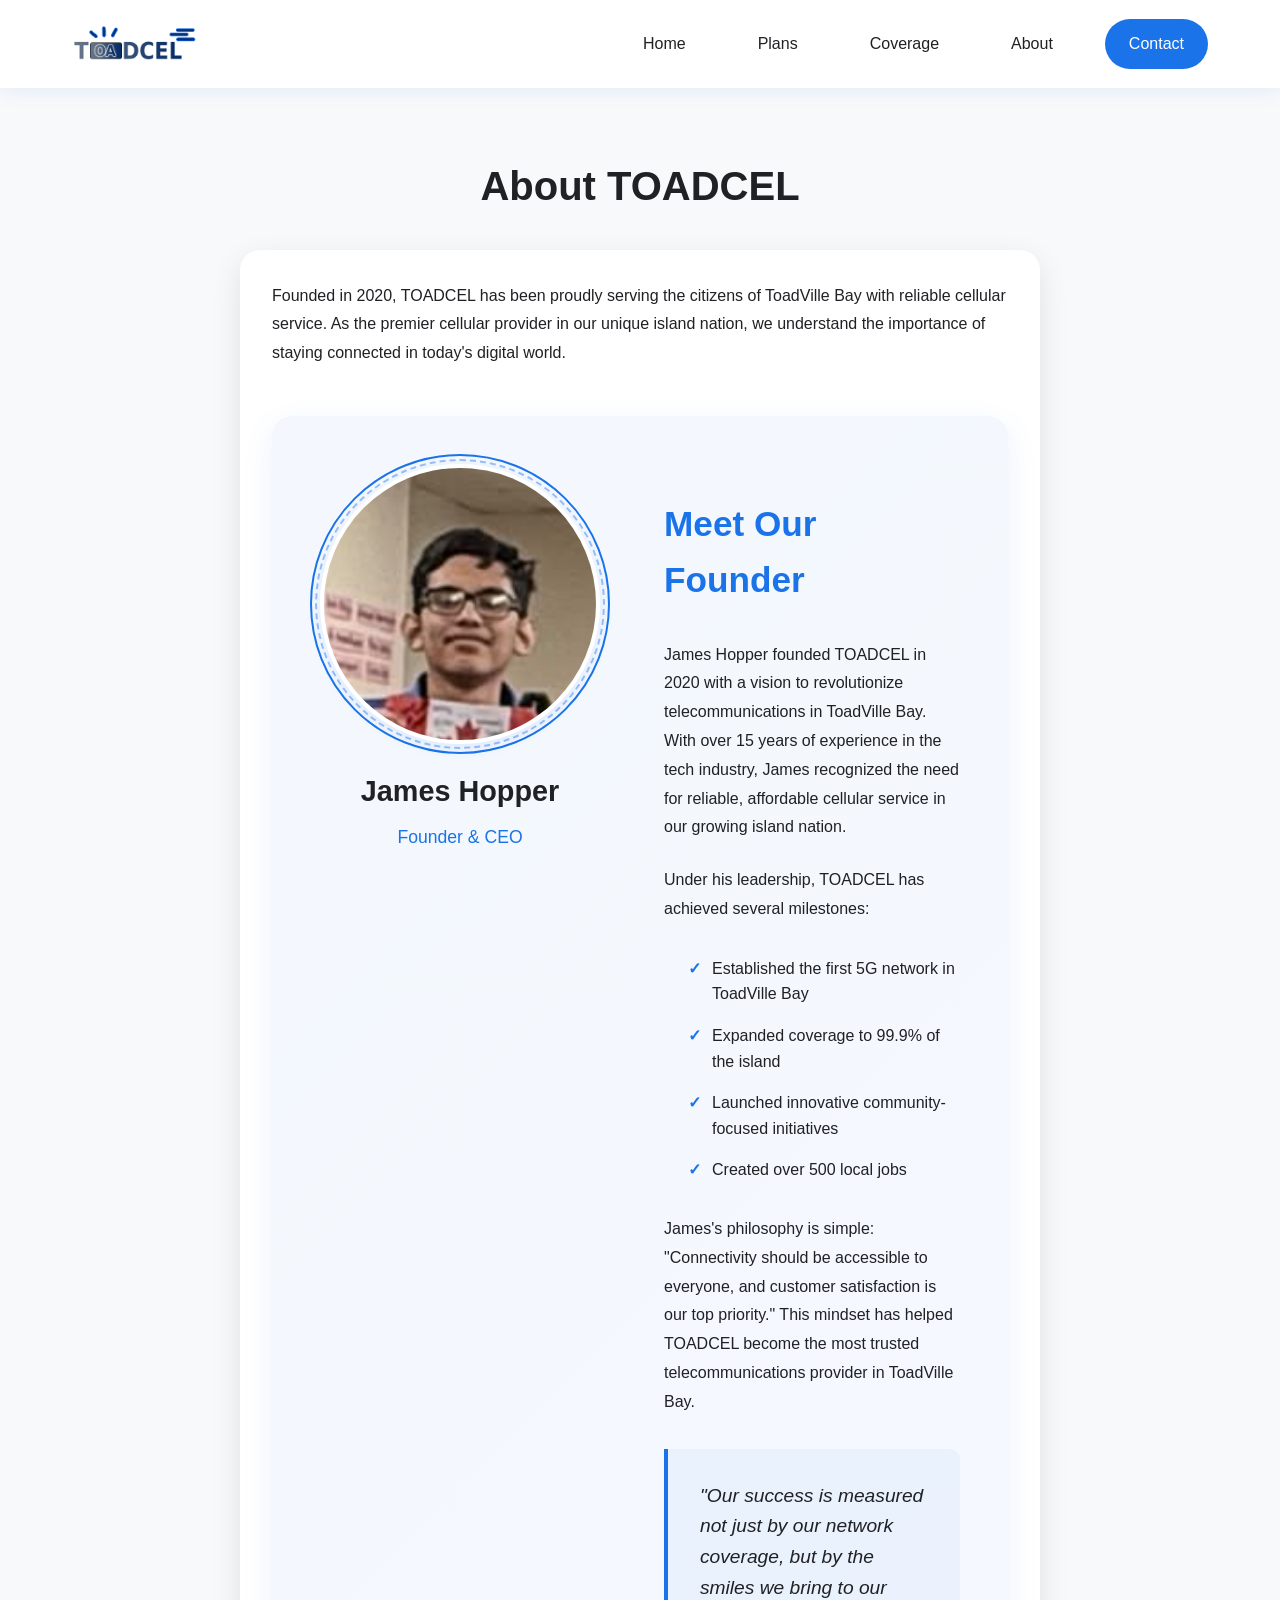
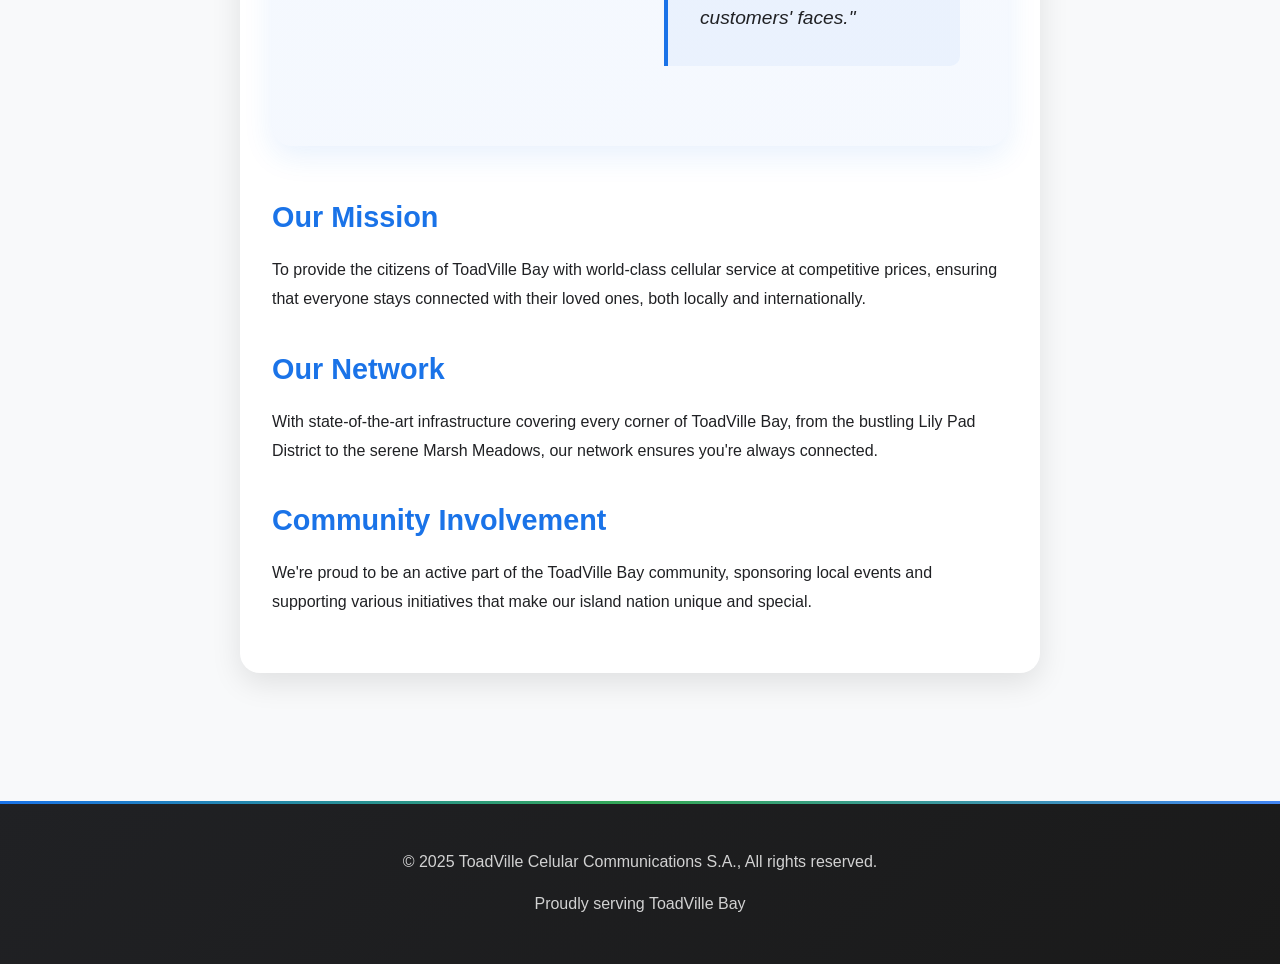
==== commit 608510dd: "Update about.html" ====
--- a/about.html
+++ b/about.html
@@ -110,9 +110,10 @@
 
     <footer class="footer">
         <div class="container">
-            <p>&copy; 2025 TOADCEL. All rights reserved.</p>
+            <p>&copy; 2025 ToadVille Celular Communications S.A., All rights reserved.</p>
             <p>Proudly serving ToadVille Bay</p>
         </div>
     </footer>
 </body>
-</html>+
+</html>
